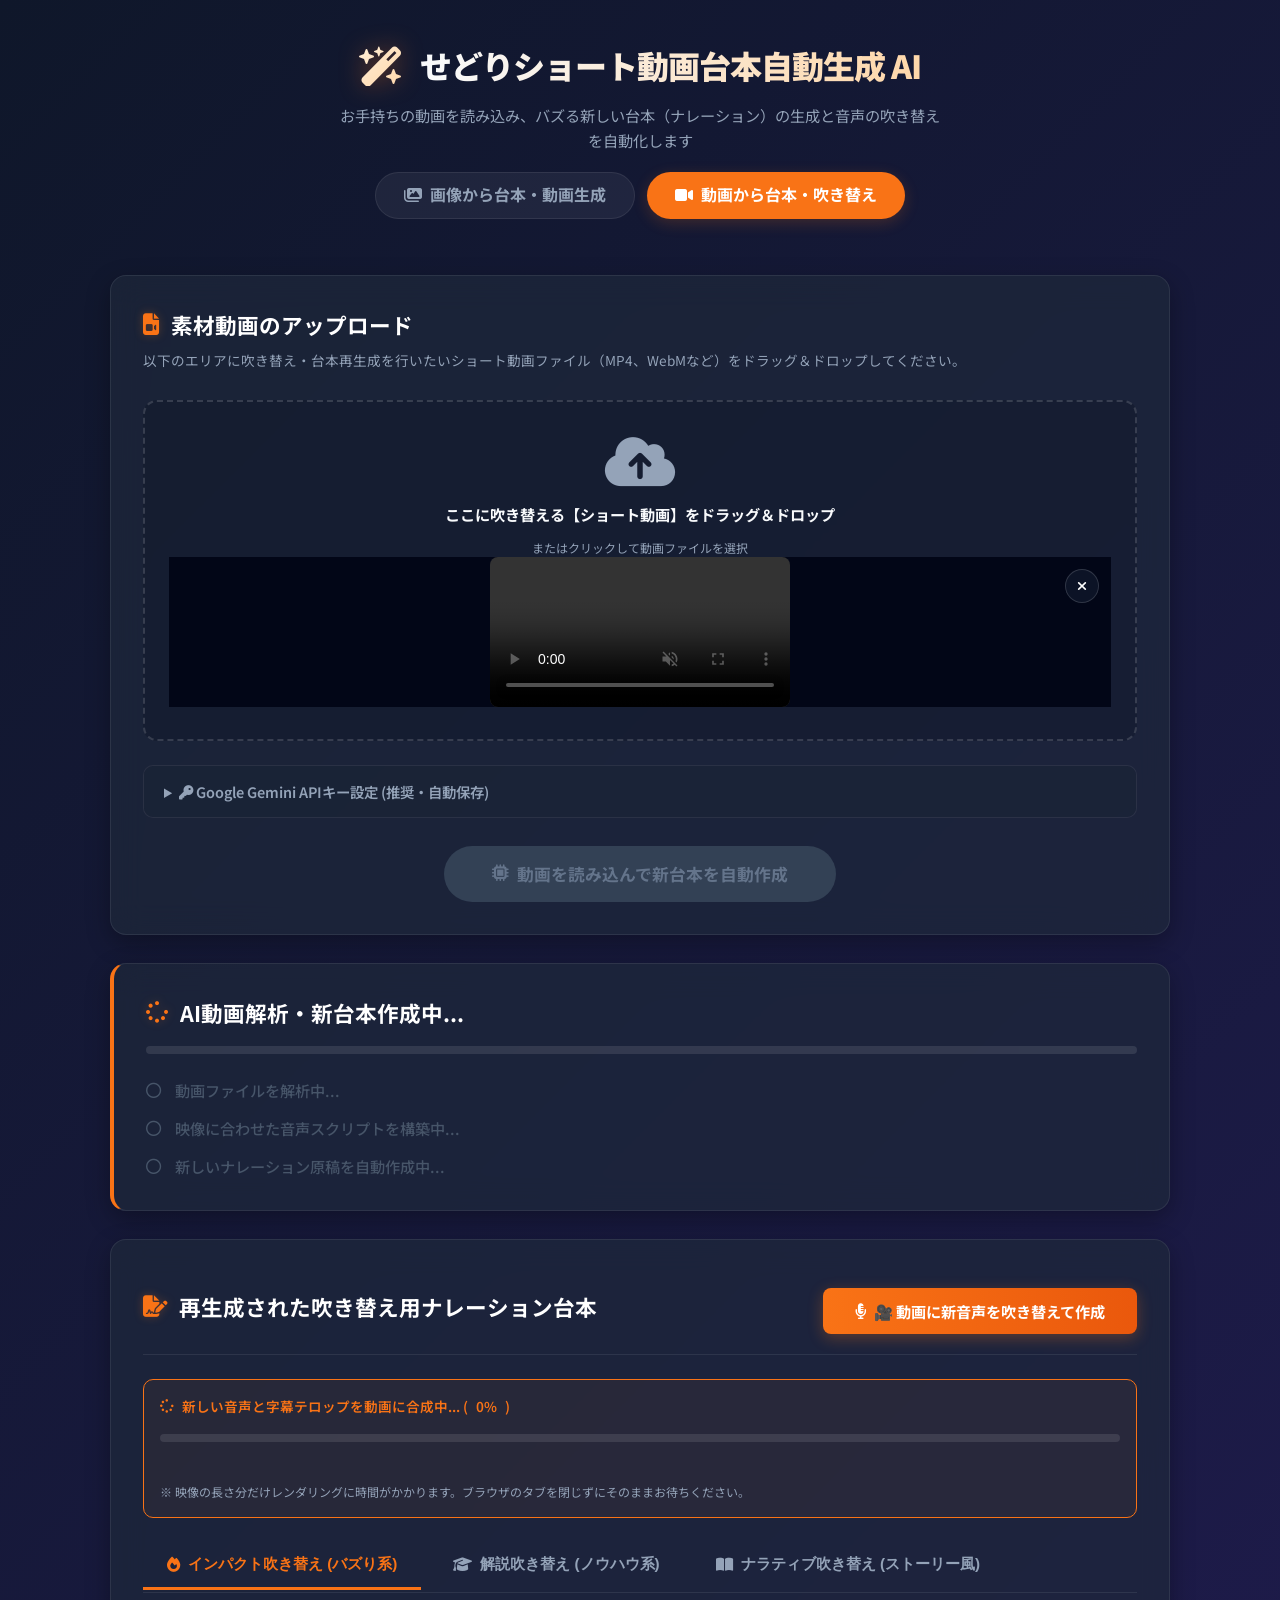
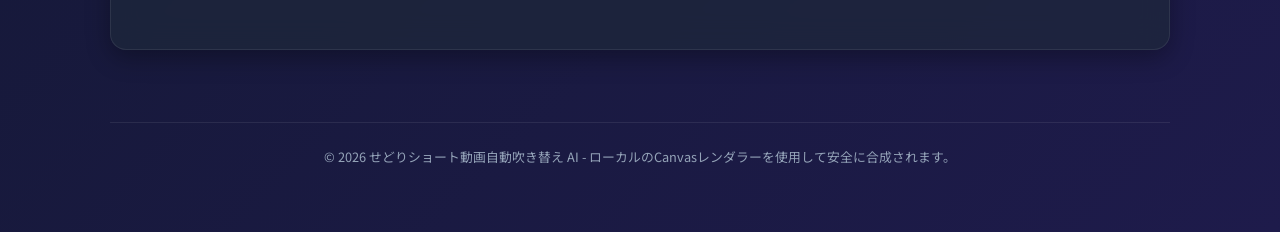
==== video.html @ 2edd2978 "Add files via upload" ====
<!DOCTYPE html>
<html lang="ja">
<head>
  <meta charset="UTF-8">
  <meta name="viewport" content="width=device-width, initial-scale=1.0">
  <title>せどり動画 AI吹き替え・台本再生成ツール</title>
  <!-- Google Fonts: Inter + Noto Sans JP -->
  <link rel="preconnect" href="https://fonts.googleapis.com">
  <link rel="preconnect" href="https://fonts.gstatic.com" crossorigin>
  <link href="https://fonts.googleapis.com/css2?family=Inter:wght@400;600;800&family=Noto+Sans+JP:wght@400;500;700;900&display=swap" rel="stylesheet">
  <!-- FontAwesome Icons -->
  <link rel="stylesheet" href="https://cdnjs.cloudflare.com/ajax/libs/font-awesome/6.4.0/css/all.min.css">
  <link rel="stylesheet" href="style.css">
</head>
<body>
  <div class="app-container">
    <!-- ヘッダー -->
    <header class="app-header">
      <div class="logo">
        <i class="fa-solid fa-wand-magic-sparkles"></i>
        <h1>せどりショート動画台本自動生成 AI</h1>
      </div>
      <p class="subtitle" style="margin-bottom: 1.25rem;">お手持ちの動画を読み込み、バズる新しい台本（ナレーション）の生成と音声の吹き替えを自動化します</p>
      
      <!-- ページ切り替えナビゲーション -->
      <div class="app-navigation" style="display: flex; justify-content: center; gap: 0.75rem; margin-bottom: 0.5rem;">
        <a href="index.html" class="nav-btn" style="padding: 0.6rem 1.75rem; border-radius: 50px; font-weight: bold; background: rgba(255,255,255,0.06); color: var(--text-sub); text-decoration: none; display: inline-flex; align-items: center; gap: 0.5rem; transition: var(--transition); border: 1px solid var(--border-color);"><i class="fa-solid fa-images"></i> 画像から台本・動画生成</a>
        <a href="video.html" class="nav-btn active" style="padding: 0.6rem 1.75rem; border-radius: 50px; font-weight: bold; background: var(--primary-color); color: #fff; text-decoration: none; display: inline-flex; align-items: center; gap: 0.5rem; box-shadow: 0 4px 15px rgba(249, 115, 22, 0.2);"><i class="fa-solid fa-video"></i> 動画から台本・吹き替え</a>
      </div>
    </header>

    <main class="app-main">
      <!-- 動画アップロードエリア -->
      <section class="card upload-section">
        <h2><i class="fa-solid fa-file-video"></i> 素材動画のアップロード</h2>
        <p class="card-subtitle">以下のエリアに吹き替え・台本再生成を行いたいショート動画ファイル（MP4、WebMなど）をドラッグ＆ドロップしてください。</p>

        <div class="upload-grid" style="grid-template-columns: 1fr;">
          <div class="upload-box" id="video-drop-area" style="min-height: 280px;">
            <input type="file" id="video-file-input" accept="video/*" class="file-input" style="display: none;">
            
            <div class="upload-placeholder" id="video-placeholder">
              <i class="fa-solid fa-cloud-arrow-up upload-icon" style="font-size: 3.5rem;"></i>
              <span class="upload-label">ここに吹き替える【ショート動画】をドラッグ＆ドロップ</span>
              <span class="upload-sub-label">またはクリックして動画ファイルを選択</span>
            </div>

            <!-- 動画再生プレビュー (動画ロード時のみ表示) -->
            <div class="upload-preview hidden" id="video-preview-container" style="position: relative; width: 100%; height: 100%; background: #020617; display: flex; justify-content: center; align-items: center;">
              <video id="source-video" style="max-height: 260px; max-width: 100%; border-radius: 8px;" controls muted></video>
              <button type="button" class="btn-remove-file" id="btn-remove-video" title="動画を削除" style="z-index: 10;">
                <i class="fa-solid fa-xmark"></i>
              </button>
            </div>
          </div>
        </div>

        <!-- APIキー設定 (アコーディオン) -->
        <div class="api-settings-accordion">
          <details id="api-details">
            <summary><i class="fa-solid fa-key"></i> Google Gemini APIキー設定 (推奨・自動保存)</summary>
            <div class="api-settings-content">
              <p class="api-desc">Gemini APIキーを設定すると、実際のAI（gemini-3.5-flash）が動作し、せどりのバズる要素を盛り込んだ動画用の新しい台本をリアルタイムで生成します。<br>
              ※ キーがない場合は、ハイクオリティな吹き替えデモ用台本で吹き替え動画生成をお試しいただけます。</p>
              <div class="form-group">
                <label for="gemini-api-key">Gemini APIキー</label>
                <input type="password" id="gemini-api-key" placeholder="AIzaSy..." class="form-control">
              </div>
            </div>
          </details>
        </div>

        <!-- 台本生成ボタン -->
        <div class="action-area">
          <button type="button" id="btn-generate-video-script" class="btn btn-generate" disabled>
            <i class="fa-solid fa-microchip"></i> 動画を読み込んで新台本を自動作成
          </button>
        </div>
      </section>

      <!-- 進行状況カード (実行中表示) -->
      <section class="card status-card hidden" id="generation-status-card">
        <h2><i class="fa-solid fa-spinner fa-spin"></i> AI動画解析・新台本作成中...</h2>
        <div class="progress-bar-container">
          <div class="progress-bar-fill" id="status-progress-bar" style="width: 0%;"></div>
        </div>
        <ul class="status-steps-list" id="status-steps-list">
          <li id="step-1" class="step-pending"><i class="fa-regular fa-circle"></i> 動画ファイルを解析中...</li>
          <li id="step-2" class="step-pending"><i class="fa-regular fa-circle"></i> 映像に合わせた音声スクリプトを構築中...</li>
          <li id="step-3" class="step-pending"><i class="fa-regular fa-circle"></i> 新しいナレーション原稿を自動作成中...</li>
        </ul>
      </section>

      <!-- 生成台本出力 ＆ 吹き替えエクスポートカード -->
      <section class="card output-card hidden" id="script-output-card">
        <div class="success-alert" id="success-alert" style="display: none; align-items: center; justify-content: space-between;">
          <span><i class="fa-solid fa-circle-check"></i> 新しい台本の自動生成が完了しました！</span>
        </div>

        <div class="output-header" style="margin-top: 1rem; border-bottom: 1.5px solid var(--border-color); padding-bottom: 1.25rem;">
          <h2><i class="fa-solid fa-file-signature"></i> 再生成された吹き替え用ナレーション台本</h2>
          <div class="output-actions" style="display: flex; gap: 0.75rem;">
            <button type="button" class="btn btn-generate" id="btn-video-dubbing" style="padding: 0.75rem 2rem; font-size: 0.95rem; border-radius: 8px;">
              <i class="fa-solid fa-microphone-lines"></i> 🎥 動画に新音声を吹き替えて作成
            </button>
          </div>
        </div>

        <!-- 吹き替え中進捗表示 -->
        <div class="export-status hidden" id="dubbing-export-status" style="margin-bottom: 1.5rem; background-color: rgba(249, 115, 22, 0.05); border: 1.5px solid var(--primary-color);">
          <p><i class="fa-solid fa-spinner fa-spin"></i> 新しい音声と字幕テロップを動画に合成中... (<span id="dubbing-progress-text">0%</span>)</p>
          <div class="progress-bar-container" style="height: 8px; margin-top: 0.5rem;">
            <div class="progress-bar-fill" id="dubbing-progress-bar" style="width: 0%;"></div>
          </div>
          <p style="font-size: 0.75rem; color: var(--text-sub); margin-top: 0.5rem; font-weight: normal;">
            ※ 映像の長さ分だけレンダリングに時間がかかります。ブラウザのタブを閉じずにそのままお待ちください。
          </p>
        </div>

        <!-- 台本スタイル別表示 -->
        <div class="script-tabs-container">
          <div class="script-tab-buttons">
            <button type="button" class="script-tab-btn active" data-style="buzz">
              <i class="fa-solid fa-fire"></i> インパクト吹き替え (バズり系)
            </button>
            <button type="button" class="script-tab-btn" data-style="educational">
              <i class="fa-solid fa-graduation-cap"></i> 解説吹き替え (ノウハウ系)
            </button>
            <button type="button" class="script-tab-btn" data-style="story">
              <i class="fa-solid fa-book-open"></i> ナラティブ吹き替え (ストーリー風)
            </button>
          </div>
          
          <div class="script-tab-content" id="script-content-viewer">
            <!-- JSで動的に挿入されます -->
          </div>
        </div>
      </section>
    </main>

    <!-- フッター -->
    <footer class="app-footer">
      <p>&copy; 2026 せどりショート動画自動吹き替え AI - ローカルのCanvasレンダラーを使用して安全に合成されます。</p>
    </footer>
  </div>

  <!-- 合成描画用の隠し Canvas 要素 (映像＆テロップ合成用) -->
  <canvas id="hidden-dubbing-canvas" width="720" height="1280" style="display: none;"></canvas>

  <script src="video_app.js"></script>
</body>
</html>
---- style.css ----
/* ==========================================
   せどりショート動画台本自動生成 AI - スタイルシート (style.css)
   ========================================== */

/* 1. 基本設定とプレミアム変数定義 */
:root {
  --primary-color: #f97316;     /* 活気あるオレンジ */
  --primary-hover: #ea580c;     /* ボタンホバー時 */
  --primary-light: rgba(249, 115, 22, 0.1);
  --accent-color: #10b981;      /* 利益等のグリーン */
  --accent-hover: #059669;
  --accent-light: rgba(16, 185, 129, 0.08);
  --bg-color: #0f172a;          /* ディープな背景色（ダークテーマ） */
  --bg-gradient: linear-gradient(135deg, #0f172a 0%, #1e1b4b 100%);
  --card-bg: rgba(30, 41, 59, 0.7);  /* グラスモルフィズム風カード */
  --text-main: #f8fafc;         /* 白色テキスト */
  --text-sub: #94a3b8;          /* 補足用グレー */
  --border-color: rgba(255, 255, 255, 0.08);
  --error-color: #ef4444;       /* 警告の赤 */
  --error-bg: rgba(239, 68, 68, 0.1);
  --radius: 16px;
  --shadow-sm: 0 2px 8px rgba(0, 0, 0, 0.2);
  --shadow-md: 0 8px 24px rgba(0, 0, 0, 0.3);
  --shadow-lg: 0 16px 48px rgba(0, 0, 0, 0.4);
  --transition: all 0.3s cubic-bezier(0.4, 0, 0.2, 1);
}

* {
  box-sizing: border-box;
  margin: 0;
  padding: 0;
}

body {
  font-family: 'Noto Sans JP', 'Inter', -apple-system, BlinkMacSystemFont, "Segoe UI", Roboto, sans-serif;
  background: var(--bg-gradient);
  color: var(--text-main);
  line-height: 1.6;
  min-height: 100vh;
  -webkit-font-smoothing: antialiased;
}

/* レイアウトコンテナ */
.app-container {
  max-width: 1100px;
  margin: 0 auto;
  padding: 2.5rem 1.25rem;
  display: flex;
  flex-direction: column;
  min-height: 100vh;
  gap: 2rem;
}

/* ヘッダー */
.app-header {
  text-align: center;
  margin-bottom: 1rem;
}

.logo {
  display: flex;
  align-items: center;
  justify-content: center;
  gap: 1rem;
  margin-bottom: 0.75rem;
}

.logo i {
  font-size: 2.5rem;
  background: linear-gradient(135deg, #ffedd5 0%, #fed7aa 100%);
  -webkit-background-clip: text;
  -webkit-text-fill-color: transparent;
  filter: drop-shadow(0 0 12px rgba(249, 115, 22, 0.4));
}

.logo h1 {
  font-size: 2rem;
  font-weight: 900;
  letter-spacing: -0.03em;
  background: linear-gradient(to right, #f8fafc, #fed7aa);
  -webkit-background-clip: text;
  -webkit-text-fill-color: transparent;
}

.subtitle {
  color: var(--text-sub);
  font-size: 0.95rem;
  max-width: 600px;
  margin: 0 auto;
}

/* メインコンテンツ */
.app-main {
  display: flex;
  flex-direction: column;
  gap: 1.75rem;
}

/* カード共通スタイル */
.card {
  background: var(--card-bg);
  backdrop-filter: blur(16px);
  -webkit-backdrop-filter: blur(16px);
  border-radius: var(--radius);
  padding: 2rem;
  border: 1px solid var(--border-color);
  box-shadow: var(--shadow-md);
  transition: var(--transition);
}

.card:hover {
  box-shadow: var(--shadow-lg);
  border-color: rgba(255, 255, 255, 0.12);
}

.card h2 {
  font-size: 1.35rem;
  font-weight: 700;
  margin-bottom: 0.5rem;
  display: flex;
  align-items: center;
  gap: 0.75rem;
  color: #fff;
}

.card h2 i {
  color: var(--primary-color);
  filter: drop-shadow(0 0 4px rgba(249, 115, 22, 0.3));
}

.card-subtitle {
  font-size: 0.85rem;
  color: var(--text-sub);
  margin-bottom: 1.75rem;
}

/* アップロードエリアグリッド */
.upload-grid {
  display: grid;
  grid-template-columns: 1fr 1fr;
  gap: 1.5rem;
  margin-bottom: 1.5rem;
}

@media (max-width: 768px) {
  .upload-grid {
    grid-template-columns: 1fr;
  }
}

/* アップロードボックス */
.upload-box {
  position: relative;
  border: 2px dashed rgba(255, 255, 255, 0.15);
  background-color: rgba(15, 23, 42, 0.4);
  border-radius: 14px;
  min-height: 220px;
  display: flex;
  flex-direction: column;
  justify-content: center;
  align-items: center;
  padding: 2rem 1.5rem;
  text-align: center;
  cursor: pointer;
  overflow: hidden;
  transition: all 0.3s cubic-bezier(0.4, 0, 0.2, 1);
}

.upload-box:hover {
  border-color: var(--primary-color);
  background-color: rgba(249, 115, 22, 0.03);
}

.upload-box.dragover {
  border-color: var(--primary-color);
  background-color: var(--primary-light);
  box-shadow: 0 0 0 4px rgba(249, 115, 22, 0.15);
  transform: scale(1.02);
}

.file-input {
  display: none;
}

/* アップロードプレースホルダー */
.upload-placeholder {
  display: flex;
  flex-direction: column;
  align-items: center;
  gap: 0.75rem;
  pointer-events: none;
}

.upload-icon {
  font-size: 3rem;
  color: var(--text-sub);
  transition: var(--transition);
}

.upload-box:hover .upload-icon {
  color: var(--primary-color);
  transform: translateY(-4px);
}

.upload-label {
  font-weight: 700;
  font-size: 0.95rem;
  color: var(--text-main);
}

.upload-sub-label {
  font-size: 0.75rem;
  color: var(--text-sub);
}

/* プレビューコンテナ */
.upload-preview {
  position: absolute;
  top: 0;
  left: 0;
  width: 100%;
  height: 100%;
  display: flex;
  justify-content: center;
  align-items: center;
  background-color: #1e293b;
  z-index: 3;
}

.upload-preview img {
  max-width: 100%;
  max-height: 100%;
  object-fit: contain;
  border-radius: 8px;
}

.btn-remove-file {
  position: absolute;
  top: 0.75rem;
  right: 0.75rem;
  width: 34px;
  height: 34px;
  border-radius: 50%;
  background-color: rgba(15, 23, 42, 0.85);
  border: 1px solid rgba(255, 255, 255, 0.15);
  color: white;
  display: flex;
  align-items: center;
  justify-content: center;
  cursor: pointer;
  z-index: 4;
  transition: var(--transition);
  backdrop-filter: blur(4px);
}

.btn-remove-file:hover {
  background-color: var(--error-color);
  border-color: var(--error-color);
  transform: scale(1.1);
}

/* アコーディオン式詳細設定 */
.api-settings-accordion {
  margin-top: 1.5rem;
  margin-bottom: 1.5rem;
  border: 1px solid var(--border-color);
  border-radius: 10px;
  overflow: hidden;
  background-color: rgba(15, 23, 42, 0.2);
}

.api-settings-accordion summary {
  padding: 0.85rem 1.25rem;
  font-size: 0.9rem;
  font-weight: 600;
  color: var(--text-sub);
  cursor: pointer;
  user-select: none;
  background-color: rgba(30, 41, 59, 0.4);
  transition: var(--transition);
}

.api-settings-accordion summary:hover {
  color: var(--text-main);
  background-color: rgba(30, 41, 59, 0.8);
}

.api-settings-content {
  padding: 1.25rem;
  border-top: 1px solid var(--border-color);
}

.api-desc {
  font-size: 0.8rem;
  color: var(--text-sub);
  margin-bottom: 1rem;
  line-height: 1.5;
}

.form-group {
  display: flex;
  flex-direction: column;
  gap: 0.5rem;
}

.form-group label {
  font-size: 0.8rem;
  font-weight: 600;
  color: var(--text-main);
}

.form-control {
  width: 100%;
  padding: 0.75rem 1rem;
  font-size: 0.95rem;
  border: 1.5px solid var(--border-color);
  border-radius: 8px;
  outline: none;
  font-family: inherit;
  background-color: rgba(15, 23, 42, 0.6);
  color: #fff;
  transition: var(--transition);
}

.form-control:focus {
  border-color: var(--primary-color);
  box-shadow: 0 0 0 3px rgba(249, 115, 22, 0.15);
}

/* 実行ボタンの装飾 */
.action-area {
  text-align: center;
  margin-top: 1.75rem;
}

.btn {
  display: inline-flex;
  align-items: center;
  justify-content: center;
  gap: 0.5rem;
  padding: 0.85rem 2.25rem;
  font-size: 0.95rem;
  font-weight: 700;
  border-radius: 8px;
  border: none;
  cursor: pointer;
  transition: var(--transition);
  font-family: inherit;
}

.btn-generate {
  background: linear-gradient(90deg, #f97316 0%, #ea580c 100%);
  color: white;
  font-size: 1.05rem;
  padding: 1rem 3rem;
  border-radius: 50px;
  box-shadow: 0 4px 15px rgba(249, 115, 22, 0.3);
}

.btn-generate:disabled {
  background: #334155;
  color: #64748b;
  box-shadow: none;
  cursor: not-allowed;
}

.btn-generate:not(:disabled):hover {
  transform: translateY(-2px) scale(1.02);
  box-shadow: 0 6px 20px rgba(249, 115, 22, 0.45);
}

.btn-secondary {
  background-color: rgba(255, 255, 255, 0.08);
  border: 1px solid rgba(255, 255, 255, 0.12);
  color: var(--text-main);
}

.btn-secondary:hover {
  background-color: rgba(255, 255, 255, 0.15);
}

/* プログレス・ステータス表示 */
.status-card {
  border-left: 4px solid var(--primary-color);
  animation: fadeIn 0.4s ease-out;
}

.progress-bar-container {
  width: 100%;
  height: 8px;
  background-color: rgba(255, 255, 255, 0.1);
  border-radius: 4px;
  overflow: hidden;
  margin-top: 1rem;
  margin-bottom: 1.5rem;
}

.progress-bar-fill {
  height: 100%;
  background: linear-gradient(90deg, #f97316, #fdba74);
  width: 0%;
  border-radius: 4px;
  transition: width 0.4s cubic-bezier(0.4, 0, 0.2, 1);
  box-shadow: 0 0 8px rgba(249, 115, 22, 0.5);
}

.status-steps-list {
  list-style: none;
  display: flex;
  flex-direction: column;
  gap: 0.85rem;
}

.status-steps-list li {
  font-size: 0.95rem;
  font-weight: 500;
  display: flex;
  align-items: center;
  gap: 0.85rem;
  transition: var(--transition);
}

/* ステップステータス */
.step-pending {
  color: #475569;
}

.step-active {
  color: var(--primary-color);
  font-weight: 700;
}

.step-active i {
  animation: fa-spin 1.5s infinite linear;
}

.step-completed {
  color: var(--accent-color);
  font-weight: 700;
}

/* 解析サマリーバッジ */
.analysis-summary-badges {
  display: grid;
  grid-template-columns: repeat(auto-fit, minmax(180px, 1fr));
  gap: 1rem;
  margin-bottom: 2rem;
}

.analysis-badge {
  background-color: rgba(15, 23, 42, 0.4);
  border: 1px solid var(--border-color);
  border-radius: 12px;
  padding: 1rem;
  display: flex;
  flex-direction: column;
  gap: 0.25rem;
  transition: var(--transition);
}

.analysis-badge:hover {
  transform: translateY(-2px);
  border-color: rgba(255, 255, 255, 0.15);
  background-color: rgba(15, 23, 42, 0.6);
}

.badge-label {
  font-size: 0.75rem;
  color: var(--text-sub);
  font-weight: 500;
}

.badge-value {
  font-size: 1.3rem;
  font-weight: 800;
  color: #fff;
}

.badge-value.profit-positive {
  color: var(--accent-color);
}

.badge-value.profit-negative {
  color: var(--error-color);
}

/* 台本プレビュータブ */
.script-tabs-container {
  display: flex;
  flex-direction: column;
  gap: 1.5rem;
}

.script-tab-buttons {
  display: flex;
  gap: 0.5rem;
  border-bottom: 1.5px solid var(--border-color);
  padding-bottom: 2px;
  overflow-x: auto;
}

.script-tab-btn {
  background: none;
  border: none;
  padding: 0.75rem 1.5rem;
  font-weight: 700;
  font-size: 0.95rem;
  color: var(--text-sub);
  border-bottom: 3px solid transparent;
  cursor: pointer;
  white-space: nowrap;
  display: flex;
  align-items: center;
  gap: 0.5rem;
  transition: var(--transition);
}

.script-tab-btn:hover {
  color: #fff;
}

.script-tab-btn.active {
  color: var(--primary-color);
  border-bottom-color: var(--primary-color);
}

/* シーンカード */
.scene-list {
  display: flex;
  flex-direction: column;
  gap: 1.5rem;
}

.scene-card {
  border: 1px solid var(--border-color);
  border-radius: 14px;
  overflow: hidden;
  background-color: rgba(15, 23, 42, 0.3);
  box-shadow: var(--shadow-sm);
  transition: var(--transition);
}

.scene-card:hover {
  box-shadow: var(--shadow-md);
  border-color: rgba(255, 255, 255, 0.15);
}

.scene-header {
  background-color: rgba(30, 41, 59, 0.5);
  padding: 0.75rem 1.25rem;
  border-bottom: 1px solid var(--border-color);
  display: flex;
  justify-content: space-between;
  align-items: center;
  font-weight: 700;
  font-size: 0.9rem;
  color: #fff;
}

.scene-time-badge {
  background-color: var(--primary-light);
  color: var(--primary-color);
  padding: 0.2rem 0.75rem;
  border-radius: 20px;
  font-size: 0.75rem;
  font-weight: 700;
}

.scene-body {
  display: grid;
  grid-template-columns: 1fr 1.2fr;
}

@media (max-width: 768px) {
  .scene-body {
    grid-template-columns: 1fr;
  }
}

.scene-col {
  padding: 1.25rem;
  display: flex;
  flex-direction: column;
  gap: 0.75rem;
}

.scene-col-left {
  background-color: rgba(30, 41, 59, 0.1);
  border-right: 1px solid var(--border-color);
}

@media (max-width: 768px) {
  .scene-col-left {
    border-right: none;
    border-bottom: 1px solid var(--border-color);
  }
}

.scene-col-right {
  background-color: rgba(16, 185, 129, 0.02); /* セリフ背景に極めて薄いグリーン */
}

.col-title {
  font-size: 0.75rem;
  color: var(--text-sub);
  font-weight: 700;
  display: flex;
  align-items: center;
  gap: 0.4rem;
  text-transform: uppercase;
  letter-spacing: 0.05em;
}

.scene-col-left .col-title i {
  color: var(--primary-color);
}

.scene-col-right .col-title i {
  color: var(--accent-color);
}

.col-content {
  font-size: 0.95rem;
  color: var(--text-main);
  line-height: 1.6;
  white-space: pre-wrap;
}

.speech-text-wrapper {
  display: flex;
  justify-content: space-between;
  align-items: flex-start;
  gap: 0.75rem;
}

.speech-content {
  flex: 1;
  font-weight: 500;
}

/* シーン操作ボタン */
.btn-scene-action {
  background: none;
  border: none;
  color: var(--text-sub);
  cursor: pointer;
  padding: 0.5rem;
  border-radius: 8px;
  display: flex;
  align-items: center;
  justify-content: center;
  transition: var(--transition);
  outline: none;
}

.btn-scene-action:hover {
  background-color: rgba(255, 255, 255, 0.08);
  color: #fff;
}

.btn-voice-play {
  color: var(--accent-color);
}

.btn-voice-play:hover {
  background-color: var(--accent-light);
  color: #34d399;
}

.btn-voice-play.playing {
  background-color: var(--error-color);
  color: white !important;
  animation: pulse-recording 1.5s infinite;
}

@keyframes pulse-recording {
  0% {
    transform: scale(1);
    box-shadow: 0 0 0 0 rgba(239, 68, 68, 0.4);
  }
  70% {
    transform: scale(1.05);
    box-shadow: 0 0 0 6px rgba(239, 68, 68, 0);
  }
  100% {
    transform: scale(1);
    box-shadow: 0 0 0 0 rgba(239, 68, 68, 0);
  }
}

/* フッター */
.app-footer {
  text-align: center;
  color: var(--text-sub);
  font-size: 0.8rem;
  padding: 1.5rem 0;
  border-top: 1px solid var(--border-color);
  margin-top: 2.5rem;
}

/* アニメーション用キーフレーム */
@keyframes fadeIn {
  from {
    opacity: 0;
    transform: translateY(10px);
  }
  to {
    opacity: 1;
    transform: translateY(0);
  }
}

.output-header {
  display: flex;
  justify-content: space-between;
  align-items: center;
  flex-wrap: wrap;
  gap: 1rem;
  border-bottom: 1.5px solid var(--border-color);
  padding-bottom: 1.25rem;
  margin-bottom: 1.5rem;
}

.success-alert {
  background-color: var(--accent-light);
  border: 1.5px solid var(--accent-color);
  color: var(--accent-color);
  padding: 0.85rem 1.25rem;
  border-radius: 10px;
  margin-bottom: 1.5rem;
  font-weight: 700;
  font-size: 0.95rem;
  display: flex;
  align-items: center;
  gap: 0.5rem;
  animation: fadeIn 0.4s ease-out;
  box-shadow: 0 4px 12px rgba(16, 185, 129, 0.15);
}

/* 6. 動画自動生成プレビューモーダル */
.modal-overlay {
  position: fixed;
  top: 0;
  left: 0;
  width: 100%;
  height: 100%;
  background-color: rgba(15, 23, 42, 0.8);
  backdrop-filter: blur(8px);
  -webkit-backdrop-filter: blur(8px);
  display: flex;
  justify-content: center;
  align-items: center;
  z-index: 1000;
  opacity: 1;
  transition: opacity 0.3s ease;
}

.modal-overlay.hidden {
  display: none;
  opacity: 0;
  pointer-events: none;
}

.video-modal {
  background: rgba(30, 41, 59, 0.95);
  border: 1px solid rgba(255, 255, 255, 0.1);
  border-radius: var(--radius);
  width: 90%;
  max-width: 900px;
  max-height: 90vh;
  box-shadow: var(--shadow-lg);
  display: flex;
  flex-direction: column;
  overflow: hidden;
  animation: modalScaleUp 0.3s cubic-bezier(0.34, 1.56, 0.64, 1);
}

@keyframes modalScaleUp {
  from {
    transform: scale(0.9) translateY(20px);
    opacity: 0;
  }
  to {
    transform: scale(1) translateY(0);
    opacity: 1;
  }
}

.modal-header {
  padding: 1.25rem 1.5rem;
  border-bottom: 1px solid var(--border-color);
  display: flex;
  justify-content: space-between;
  align-items: center;
}

.modal-header h2 {
  font-size: 1.25rem;
  font-weight: 800;
  margin: 0;
  display: flex;
  align-items: center;
  gap: 0.5rem;
}

.btn-close-modal {
  background: none;
  border: none;
  color: var(--text-sub);
  font-size: 1.5rem;
  cursor: pointer;
  width: 32px;
  height: 32px;
  border-radius: 50%;
  display: flex;
  align-items: center;
  justify-content: center;
  transition: var(--transition);
}

.btn-close-modal:hover {
  background-color: rgba(255, 255, 255, 0.1);
  color: #fff;
}

.modal-body {
  padding: 1.5rem;
  display: grid;
  grid-template-columns: 360px 1fr;
  gap: 2rem;
  overflow-y: auto;
  max-height: calc(90vh - 65px);
}

@media (max-width: 768px) {
  .modal-body {
    grid-template-columns: 1fr;
    gap: 1.5rem;
  }
}

/* 映像プレビューカラム */
.video-preview-col {
  display: flex;
  justify-content: center;
  align-items: center;
}

.canvas-wrapper {
  position: relative;
  width: 100%;
  max-width: 320px;
  aspect-ratio: 9/16;
  background-color: #020617;
  border-radius: 24px;
  overflow: hidden;
  border: 6px solid #1e293b; /* スマホ風のベゼル */
  box-shadow: var(--shadow-lg), 0 0 20px rgba(0, 0, 0, 0.6);
}

canvas#video-canvas {
  width: 100%;
  height: 100%;
  display: block;
  object-fit: cover;
}

.canvas-overlay {
  position: absolute;
  top: 0;
  left: 0;
  width: 100%;
  height: 100%;
  background-color: rgba(0, 0, 0, 0.4);
  display: flex;
  justify-content: center;
  align-items: center;
  cursor: pointer;
  transition: var(--transition);
  z-index: 5;
}

.canvas-overlay.hidden {
  opacity: 0;
  pointer-events: none;
}

.canvas-overlay i {
  font-size: 3.5rem;
  color: #fff;
  filter: drop-shadow(0 0 10px rgba(0, 0, 0, 0.5));
  transition: var(--transition);
}

.canvas-overlay:hover i {
  transform: scale(1.15);
  color: var(--primary-color);
}

/* コントロールカラム */
.video-controls-col {
  display: flex;
  flex-direction: column;
  gap: 1.25rem;
}

.active-scene-info {
  background-color: rgba(15, 23, 42, 0.5);
  border: 1px solid var(--border-color);
  border-radius: 12px;
  padding: 1.25rem;
  min-height: 120px;
  display: flex;
  flex-direction: column;
  justify-content: center;
}

.scene-num {
  font-size: 0.75rem;
  font-weight: 700;
  color: var(--primary-color);
  text-transform: uppercase;
  letter-spacing: 0.1em;
  margin-bottom: 0.25rem;
}

.active-scene-info h3 {
  font-size: 1.1rem;
  font-weight: 800;
  color: #fff;
  margin-bottom: 0.5rem;
}

.scene-speech {
  font-size: 0.9rem;
  color: var(--text-main);
  line-height: 1.5;
  font-weight: 500;
}

/* 再生進捗 */
.video-progress {
  display: flex;
  flex-direction: column;
  gap: 0.5rem;
}

.time-display {
  display: flex;
  justify-content: space-between;
  font-size: 0.8rem;
  font-weight: 700;
  color: var(--text-sub);
}

/* コントロールボタン */
.control-buttons {
  display: grid;
  grid-template-columns: 1fr 1fr;
  gap: 1rem;
}

.btn-sm {
  padding: 0.5rem 1rem;
  font-size: 0.8rem;
  border-radius: 6px;
}

.export-status {
  background-color: rgba(15, 23, 42, 0.4);
  border: 1px solid var(--border-color);
  border-radius: 10px;
  padding: 1rem;
  font-size: 0.85rem;
  display: flex;
  flex-direction: column;
  gap: 0.5rem;
}

.export-status p {
  font-weight: 600;
  color: var(--primary-color);
  display: flex;
  align-items: center;
  gap: 0.5rem;
}

/* 外部連携カード */
.external-integration-card {
  background-color: rgba(15, 23, 42, 0.3);
  border: 1px solid var(--border-color);
  border-radius: 12px;
  padding: 1.25rem;
  display: flex;
  flex-direction: column;
  gap: 0.75rem;
}

.external-integration-card h4 {
  font-size: 0.95rem;
  font-weight: 700;
  color: #fff;
  display: flex;
  align-items: center;
  gap: 0.5rem;
}

.external-integration-card h4 i {
  color: var(--accent-color);
}

.external-integration-card p {
  font-size: 0.75rem;
  color: var(--text-sub);
  line-height: 1.4;
}

.integration-buttons {
  display: grid;
  grid-template-columns: 1fr 1fr;
  gap: 0.75rem;
}

.integration-guide {
  font-size: 0.75rem;
  background-color: rgba(249, 115, 22, 0.02);
  border: 1px dashed rgba(249, 115, 22, 0.2);
  border-radius: 10px;
  padding: 1rem;
  color: var(--text-sub);
}

.integration-guide h5 {
  color: var(--primary-color);
  font-weight: 700;
  margin-bottom: 0.5rem;
  display: flex;
  align-items: center;
  gap: 0.35rem;
  font-size: 0.8rem;
}

.integration-guide ol {
  padding-left: 1.25rem;
  display: flex;
  flex-direction: column;
  gap: 0.25rem;
}

/* ページ切り替えナビゲーションホバー効果 */
.nav-btn {
  transition: var(--transition);
}

.nav-btn:hover {
  background-color: rgba(255, 255, 255, 0.12) !important;
  color: #fff !important;
  transform: translateY(-1px);
}

.nav-btn.active:hover {
  background-color: var(--primary-hover) !important;
}
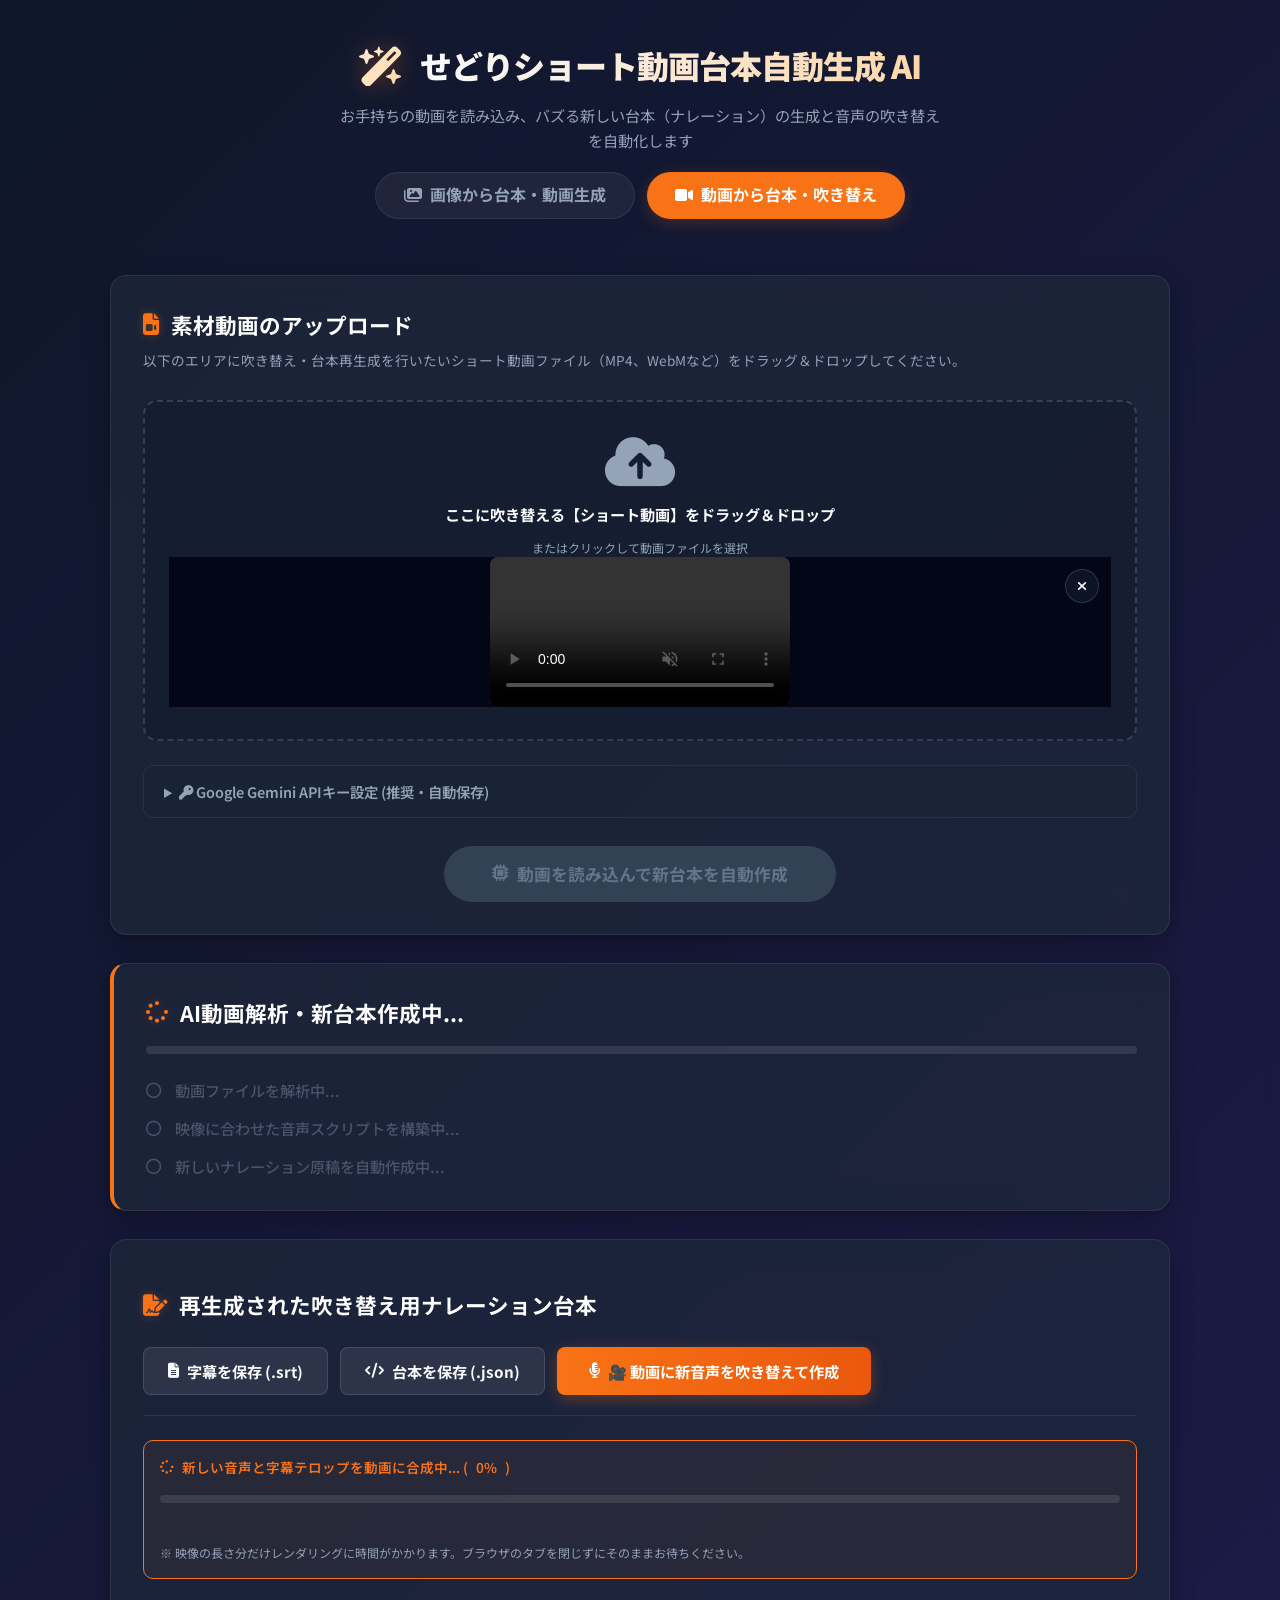
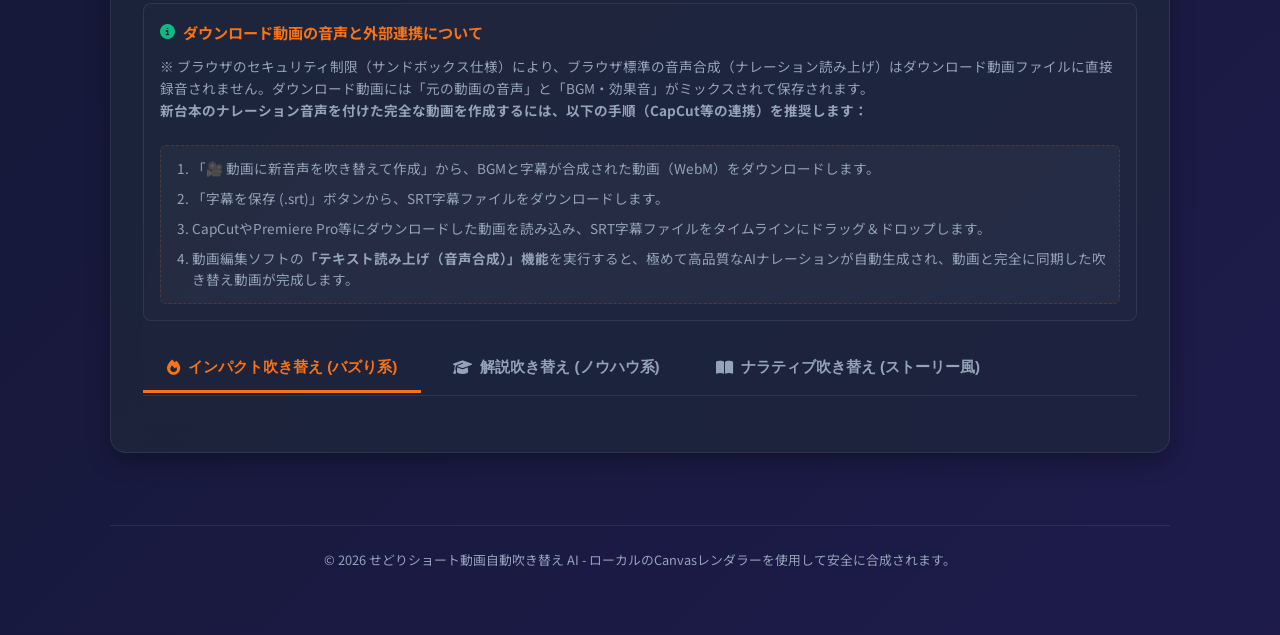
==== commit 9c17b3f0: "Add files via upload" ====
--- a/video.html
+++ b/video.html
@@ -99,7 +99,13 @@
 
         <div class="output-header" style="margin-top: 1rem; border-bottom: 1.5px solid var(--border-color); padding-bottom: 1.25rem;">
           <h2><i class="fa-solid fa-file-signature"></i> 再生成された吹き替え用ナレーション台本</h2>
-          <div class="output-actions" style="display: flex; gap: 0.75rem;">
+          <div class="output-actions" style="display: flex; gap: 0.75rem; flex-wrap: wrap;">
+            <button type="button" class="btn btn-secondary" id="btn-download-srt" style="padding: 0.75rem 1.5rem; font-size: 0.95rem; border-radius: 8px;">
+              <i class="fa-solid fa-file-lines"></i> 字幕を保存 (.srt)
+            </button>
+            <button type="button" class="btn btn-secondary" id="btn-download-json" style="padding: 0.75rem 1.5rem; font-size: 0.95rem; border-radius: 8px;">
+              <i class="fa-solid fa-code"></i> 台本を保存 (.json)
+            </button>
             <button type="button" class="btn btn-generate" id="btn-video-dubbing" style="padding: 0.75rem 2rem; font-size: 0.95rem; border-radius: 8px;">
               <i class="fa-solid fa-microphone-lines"></i> 🎥 動画に新音声を吹き替えて作成
             </button>
@@ -115,6 +121,23 @@
           <p style="font-size: 0.75rem; color: var(--text-sub); margin-top: 0.5rem; font-weight: normal;">
             ※ 映像の長さ分だけレンダリングに時間がかかります。ブラウザのタブを閉じずにそのままお待ちください。
           </p>
+        </div>
+
+        <!-- 音声合成の制限に関する注意書き＆ガイド -->
+        <div class="external-integration-card" style="margin-bottom: 1.5rem; border: 1px solid var(--border-color); border-radius: 8px; padding: 1rem; background: rgba(255,255,255,0.01);">
+          <h4 style="margin-top: 0; color: var(--primary-color); display: flex; align-items: center; gap: 0.5rem;"><i class="fa-solid fa-circle-info"></i> ダウンロード動画の音声と外部連携について</h4>
+          <p style="font-size: 0.85rem; line-height: 1.6; color: var(--text-sub); margin-bottom: 0.75rem;">
+            ※ ブラウザのセキュリティ制限（サンドボックス仕様）により、ブラウザ標準の音声合成（ナレーション読み上げ）はダウンロード動画ファイルに直接録音されません。ダウンロード動画には「元の動画の音声」と「BGM・効果音」がミックスされて保存されます。<br>
+            <strong>新台本のナレーション音声を付けた完全な動画を作成するには、以下の手順（CapCut等の連携）を推奨します：</strong>
+          </p>
+          <div class="integration-guide" style="padding: 0.75rem; background: rgba(255,255,255,0.03); border-radius: 6px;">
+            <ol style="margin: 0; padding-left: 1.2rem; font-size: 0.85rem; color: var(--text-sub); display: flex; flex-direction: column; gap: 0.5rem;">
+              <li>「🎥 動画に新音声を吹き替えて作成」から、BGMと字幕が合成された動画（WebM）をダウンロードします。</li>
+              <li>「字幕を保存 (.srt)」ボタンから、SRT字幕ファイルをダウンロードします。</li>
+              <li>CapCutやPremiere Pro等にダウンロードした動画を読み込み、SRT字幕ファイルをタイムラインにドラッグ＆ドロップします。</li>
+              <li>動画編集ソフトの<strong>「テキスト読み上げ（音声合成）」機能</strong>を実行すると、極めて高品質なAIナレーションが自動生成され、動画と完全に同期した吹き替え動画が完成します。</li>
+            </ol>
+          </div>
         </div>
 
         <!-- 台本スタイル別表示 -->
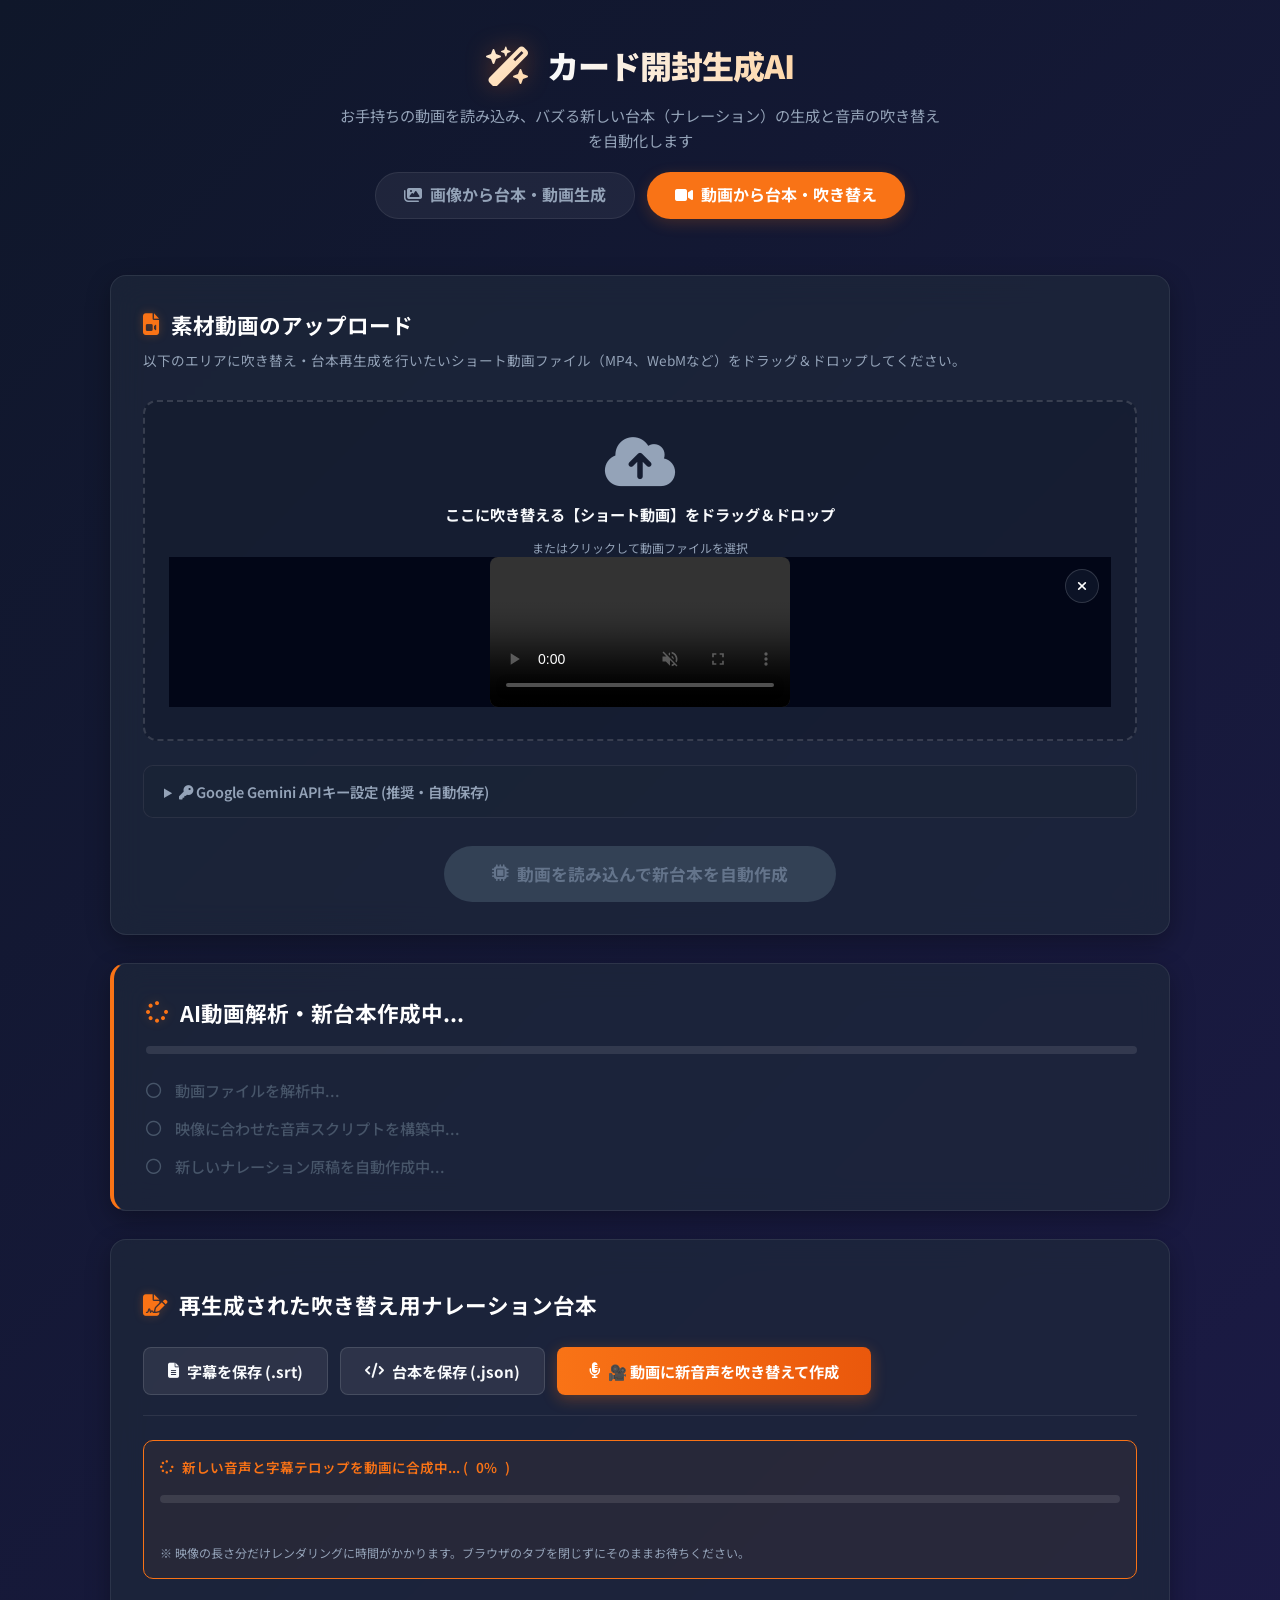
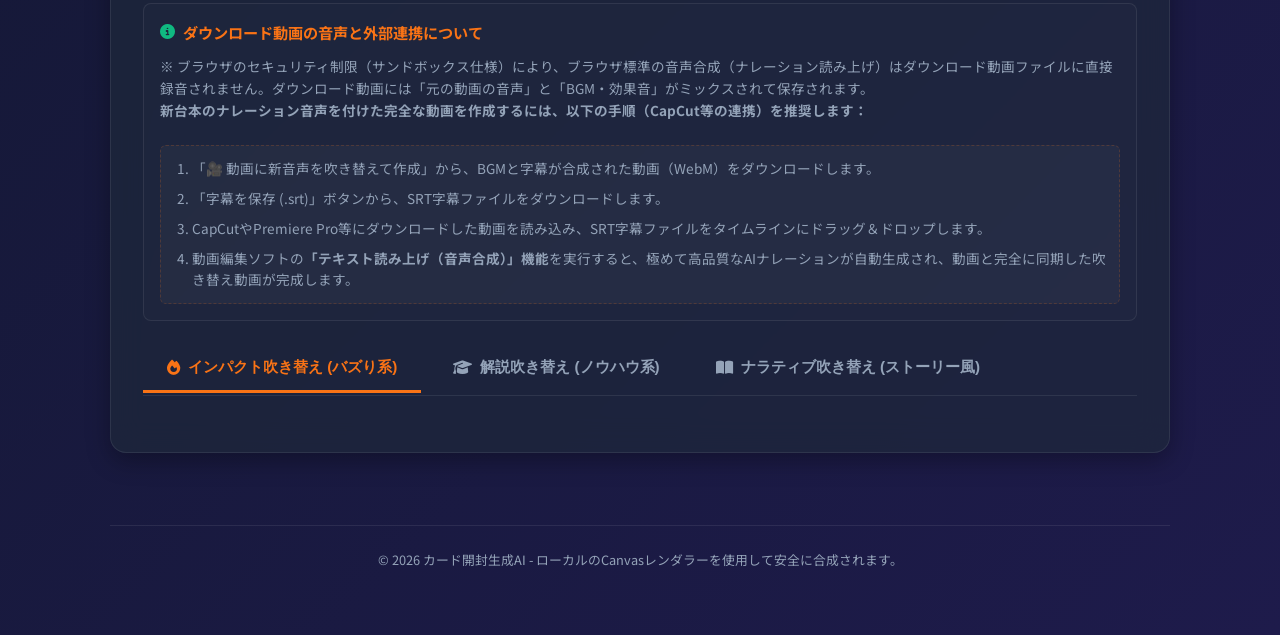
==== commit a33839f9: "Add files via upload" ====
--- a/video.html
+++ b/video.html
@@ -3,7 +3,7 @@
 <head>
   <meta charset="UTF-8">
   <meta name="viewport" content="width=device-width, initial-scale=1.0">
-  <title>せどり動画 AI吹き替え・台本再生成ツール</title>
+  <title>カード開封生成AI</title>
   <!-- Google Fonts: Inter + Noto Sans JP -->
   <link rel="preconnect" href="https://fonts.googleapis.com">
   <link rel="preconnect" href="https://fonts.gstatic.com" crossorigin>
@@ -18,7 +18,7 @@
     <header class="app-header">
       <div class="logo">
         <i class="fa-solid fa-wand-magic-sparkles"></i>
-        <h1>せどりショート動画台本自動生成 AI</h1>
+        <h1>カード開封生成AI</h1>
       </div>
       <p class="subtitle" style="margin-bottom: 1.25rem;">お手持ちの動画を読み込み、バズる新しい台本（ナレーション）の生成と音声の吹き替えを自動化します</p>
       
@@ -37,7 +37,7 @@
 
         <div class="upload-grid" style="grid-template-columns: 1fr;">
           <div class="upload-box" id="video-drop-area" style="min-height: 280px;">
-            <input type="file" id="video-file-input" accept="video/*" class="file-input" style="display: none;">
+            <input type="file" id="video-file-input" accept="video/*" class="file-input">
             
             <div class="upload-placeholder" id="video-placeholder">
               <i class="fa-solid fa-cloud-arrow-up upload-icon" style="font-size: 3.5rem;"></i>
@@ -60,7 +60,7 @@
           <details id="api-details">
             <summary><i class="fa-solid fa-key"></i> Google Gemini APIキー設定 (推奨・自動保存)</summary>
             <div class="api-settings-content">
-              <p class="api-desc">Gemini APIキーを設定すると、実際のAI（gemini-3.5-flash）が動作し、せどりのバズる要素を盛り込んだ動画用の新しい台本をリアルタイムで生成します。<br>
+              <p class="api-desc">Gemini APIキーを設定すると、実際のAI（gemini-3.5-flash）が動作し、カード開封のバズる要素を盛り込んだ動画用の新しい台本をリアルタイムで生成します。<br>
               ※ キーがない場合は、ハイクオリティな吹き替えデモ用台本で吹き替え動画生成をお試しいただけます。</p>
               <div class="form-group">
                 <label for="gemini-api-key">Gemini APIキー</label>
@@ -163,7 +163,7 @@
 
     <!-- フッター -->
     <footer class="app-footer">
-      <p>&copy; 2026 せどりショート動画自動吹き替え AI - ローカルのCanvasレンダラーを使用して安全に合成されます。</p>
+      <p>&copy; 2026 カード開封生成AI - ローカルのCanvasレンダラーを使用して安全に合成されます。</p>
     </footer>
   </div>
 
--- a/style.css
+++ b/style.css
@@ -179,7 +179,12 @@
 }
 
 .file-input {
-  display: none;
+  position: absolute;
+  width: 0.1px;
+  height: 0.1px;
+  opacity: 0;
+  overflow: hidden;
+  z-index: -1;
 }
 
 /* アップロードプレースホルダー */
